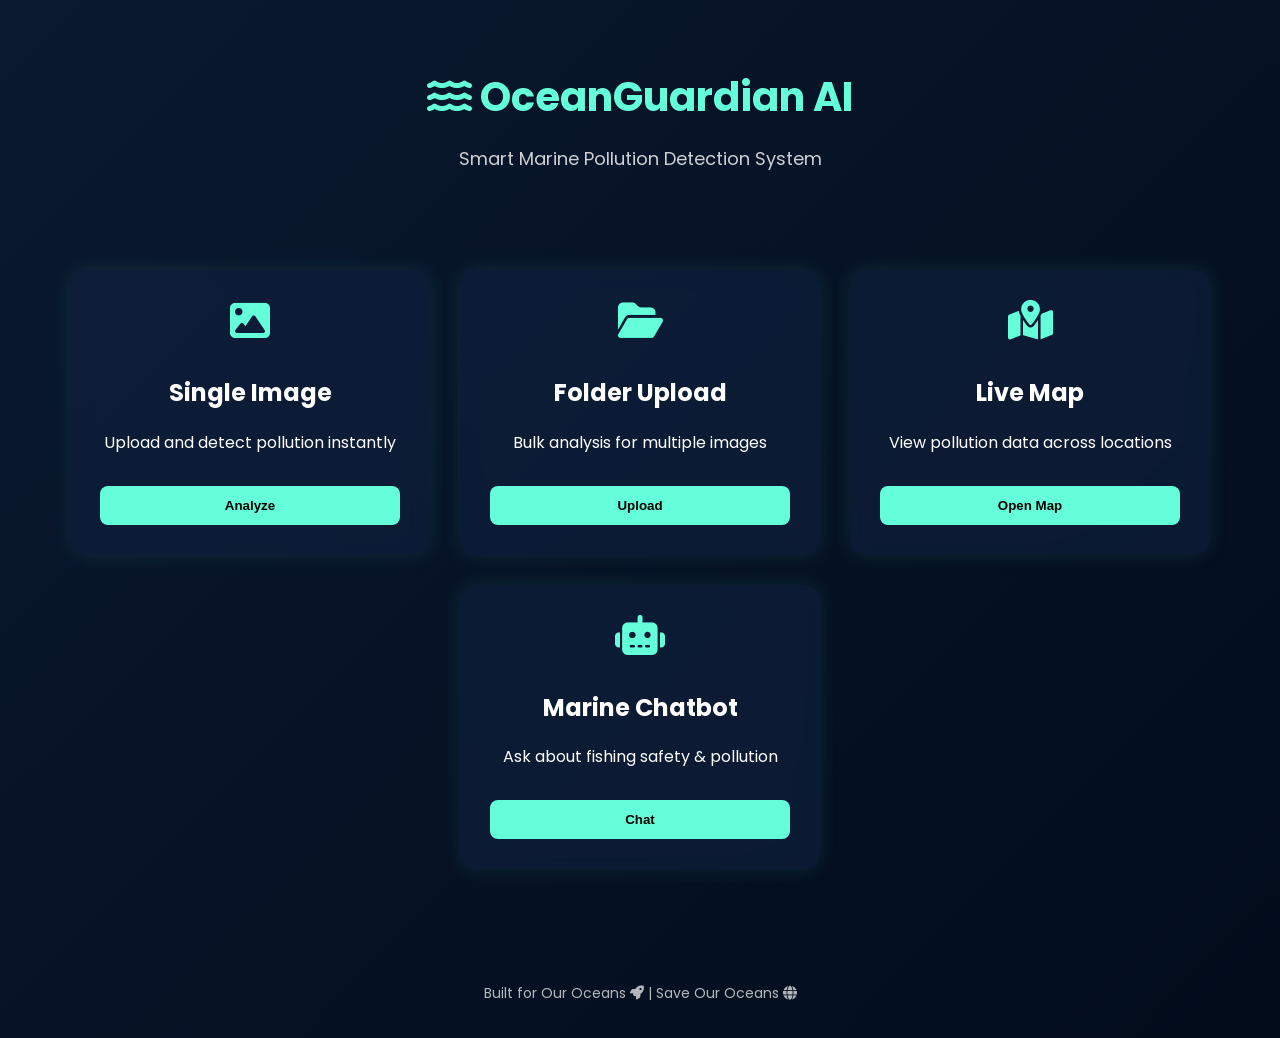
==== frontend/index.html @ 13d2f812 "Final clean project" ====
<!DOCTYPE html>
<html>
<head>
  <meta charset="UTF-8">
  <title>OceanGuardian AI</title>

  <link href="https://fonts.googleapis.com/css2?family=Poppins:wght@300;500;700&display=swap" rel="stylesheet">
  <link rel="stylesheet" href="style.css">

  <!-- Icons -->
 <link rel="stylesheet" href="https://cdnjs.cloudflare.com/ajax/libs/font-awesome/6.5.0/css/all.min.css">
</head>

<body>

<div class="hero">
  <h1><i class="fas fa-water"></i> OceanGuardian AI</h1>
  <p>Smart Marine Pollution Detection System</p>
</div>

<div class="container">

  <div class="card">
    <i class="fas fa-image icon"></i>
    <h2>Single Image</h2>
    <p>Upload and detect pollution instantly</p>
    <a href="single.html"><button>Analyze</button></a>
  </div>

  <div class="card">
    <i class="fas fa-folder-open icon"></i>
    <h2>Folder Upload</h2>
    <p>Bulk analysis for multiple images</p>
    <a href="folder.html"><button>Upload</button></a>
  </div>

  <div class="card">
  <i class="fas fa-map-location-dot icon"></i>
  <h2>Live Map</h2>
  <p>View pollution data across locations</p>
  <a href="map.html"><button>Open Map</button></a>
</div>

<div class="card">
  <i class="fas fa-robot icon"></i>
  <h2>Marine Chatbot</h2>
  <p>Ask about fishing safety & pollution</p>
  <a href="chat.html"><button>Chat</button></a>
</div>

</div>

<footer>
  <p>
  Built for Our Oceans <i class="fas fa-rocket"></i> |
  Save Our Oceans <i class="fas fa-globe"></i>
</p>
</footer>

</body>
</html>
---- frontend/style.css ----
body {
    margin: 0;
    font-family: 'Poppins', sans-serif;
    background: linear-gradient(135deg, #0a192f, #020c1b);
    color: white;
    text-align: center;
}

/* HERO SECTION */
.hero {
    padding: 40px 20px;
}

.hero h1 {
    font-size: 40px;
    color: #64ffda;
    margin-bottom: 10px;
}

.hero p {
    font-size: 18px;
    opacity: 0.8;
}

/* CONTAINER */
.container {
    display: flex;
    justify-content: center;
    gap: 30px;
    flex-wrap: wrap;
    padding: 40px;
}

/* CARD DESIGN */
.card {
    background: rgba(17, 34, 64, 0.6);
    backdrop-filter: blur(10px);
    padding: 30px;
    width: 300px;
    border-radius: 15px;
    transition: 0.3s;
    box-shadow: 0 0 20px rgba(100, 255, 218, 0.1);
}

.card:hover {
    transform: translateY(-10px) scale(1.03);
    box-shadow: 0 0 30px rgba(100, 255, 218, 0.4);
}

/* ICON */
.icon {
    font-size: 40px;
    color: #64ffda;
    margin-bottom: 15px;
}

/* BUTTON */
button {
    margin-top: 15px;
    padding: 12px 20px;
    background: #64ffda;
    border: none;
    border-radius: 8px;
    font-weight: bold;
    cursor: pointer;
    transition: 0.3s;
}

button:hover {
    background: #52e0c4;
    transform: scale(1.05);
}

/* FOOTER */
footer {
    margin-top: 40px;
    padding: 20px;
    font-size: 14px;
    opacity: 0.7;
}

body {
    margin: 0;
    font-family: 'Poppins', sans-serif, "Apple Color Emoji", "Segoe UI Emoji", "Noto Color Emoji";
    background: linear-gradient(135deg, #0a192f, #020c1b);
    color: white;
    text-align: center;
}


/* SMALL HERO */
.hero.small {
    padding: 20px;
}

/* UPLOAD CONTAINER */
.upload-container {
    display: flex;
    justify-content: center;
    padding: 30px;
}

/* CARD */
.upload-card {
    background: rgba(17, 34, 64, 0.6);
    backdrop-filter: blur(10px);
    padding: 30px;
    width: 400px;
    border-radius: 15px;
    box-shadow: 0 0 20px rgba(100, 255, 218, 0.1);
    text-align: center;
}

/* UPLOAD BOX */
.upload-box {
    display: block;
    border: 2px dashed #64ffda;
    padding: 30px;
    border-radius: 10px;
    cursor: pointer;
    margin: 20px 0;
    transition: 0.3s;
}

.upload-box:hover {
    background: rgba(100, 255, 218, 0.1);
}

.upload-box input {
    display: none;
}

/* PREVIEW IMAGE */
#preview {
    width: 100%;
    margin-top: 15px;
    border-radius: 10px;
    display: none;
}

/* RESULT BOX */
.result-box {
    margin-top: 20px;
    padding: 15px;
    background: rgba(0,0,0,0.3);
    border-radius: 10px;
}

/* BUTTON */
button {
    width: 100%;
}


.loading {
    text-align: center;
    padding: 20px;
    color: #64ffda;
}

.loading i {
    font-size: 30px;
    margin-bottom: 10px;
}

.badge {
    padding: 8px 12px;
    border-radius: 8px;
    font-weight: bold;
    display: inline-block;
    margin-bottom: 10px;
}

.red { background: #e74c3c; }
.orange { background: #f39c12; }
.green { background: #2ecc71; }


#map {
    height: 700px;
    width: 90%;
    margin: 30px auto;
    border-radius: 12px;
    box-shadow: 0 4px 15px rgba(0,0,0,0.2);
}

.image-grid {
    display: grid;
    grid-template-columns: repeat(auto-fill, minmax(180px, 1fr));
    gap: 20px;
    padding: 30px;
    width: 90%;
    margin: auto;
}

/* Image Card */
.image-card {
    background: rgba(17, 34, 64, 0.6);
    backdrop-filter: blur(10px);
    border-radius: 12px;
    padding: 10px;
    text-align: center;
    box-shadow: 0 4px 12px rgba(0,0,0,0.2);
}

/* Image */
.image-card img {
    width: 100%;
    border-radius: 10px;
}

/* Label */
.label {
    margin-top: 8px;
    font-weight: bold;
    padding: 6px;
    border-radius: 6px;
    font-size: 14px;
}

.label.clean {
    background: #2ecc71;
    color: white;
}

.label.polluted {
    background: #e74c3c;
    color: white;
}

.filter-container {
    display: flex;
    gap: 25px;
    text-align: center;
    margin: 20px;
}

.filter-container button {
    
    margin: 5px;
    padding: 10px 15px;
}
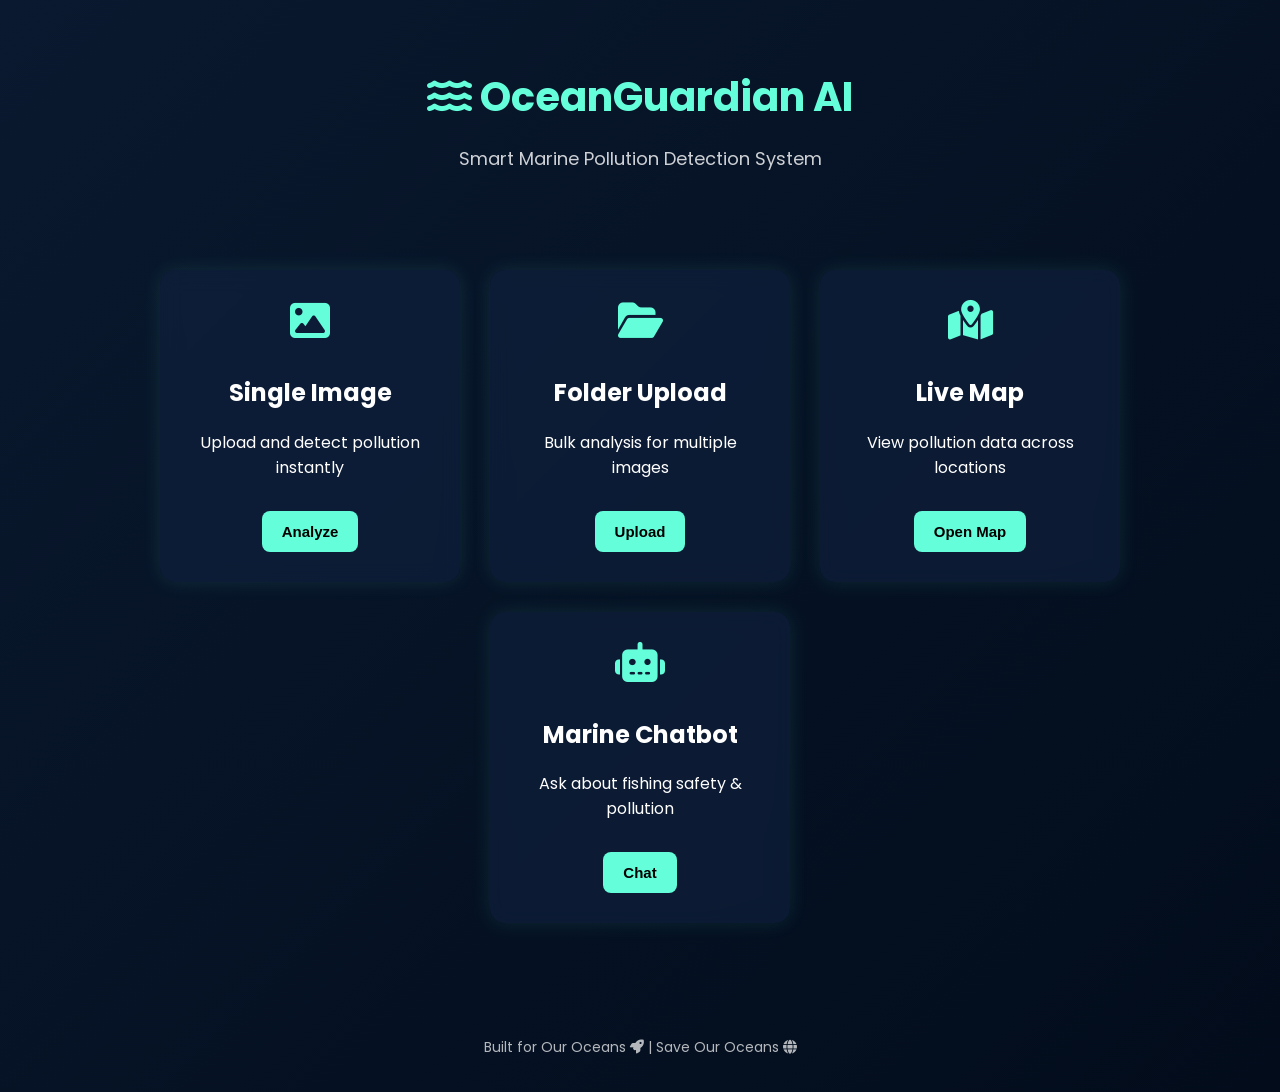
==== commit bdfef632: "feat: mobile responsive UI with back buttons on all pages" ====
--- a/frontend/index.html
+++ b/frontend/index.html
@@ -2,6 +2,7 @@
 <html>
 <head>
   <meta charset="UTF-8">
+  <meta name="viewport" content="width=device-width, initial-scale=1.0">
   <title>OceanGuardian AI</title>
 
   <link href="https://fonts.googleapis.com/css2?family=Poppins:wght@300;500;700&display=swap" rel="stylesheet">
--- a/frontend/style.css
+++ b/frontend/style.css
@@ -1,12 +1,17 @@
+/* ===== BASE ===== */
+*, *::before, *::after {
+    box-sizing: border-box;
+}
+
 body {
     margin: 0;
-    font-family: 'Poppins', sans-serif;
+    font-family: 'Poppins', sans-serif, "Apple Color Emoji", "Segoe UI Emoji", "Noto Color Emoji";
     background: linear-gradient(135deg, #0a192f, #020c1b);
     color: white;
     text-align: center;
 }
 
-/* HERO SECTION */
+/* ===== HERO SECTION ===== */
 .hero {
     padding: 40px 20px;
 }
@@ -22,16 +27,21 @@
     opacity: 0.8;
 }
 
-/* CONTAINER */
+/* SMALL HERO */
+.hero.small {
+    padding: 20px;
+}
+
+/* ===== CONTAINER (index cards) ===== */
 .container {
     display: flex;
     justify-content: center;
     gap: 30px;
     flex-wrap: wrap;
-    padding: 40px;
-}
-
-/* CARD DESIGN */
+    padding: 40px 20px;
+}
+
+/* ===== CARD DESIGN ===== */
 .card {
     background: rgba(17, 34, 64, 0.6);
     backdrop-filter: blur(10px);
@@ -47,14 +57,14 @@
     box-shadow: 0 0 30px rgba(100, 255, 218, 0.4);
 }
 
-/* ICON */
+/* ===== ICON ===== */
 .icon {
     font-size: 40px;
     color: #64ffda;
     margin-bottom: 15px;
 }
 
-/* BUTTON */
+/* ===== BUTTON ===== */
 button {
     margin-top: 15px;
     padding: 12px 20px;
@@ -64,6 +74,8 @@
     font-weight: bold;
     cursor: pointer;
     transition: 0.3s;
+    font-size: 15px;
+    touch-action: manipulation;
 }
 
 button:hover {
@@ -71,7 +83,7 @@
     transform: scale(1.05);
 }
 
-/* FOOTER */
+/* ===== FOOTER ===== */
 footer {
     margin-top: 40px;
     padding: 20px;
@@ -79,39 +91,26 @@
     opacity: 0.7;
 }
 
-body {
-    margin: 0;
-    font-family: 'Poppins', sans-serif, "Apple Color Emoji", "Segoe UI Emoji", "Noto Color Emoji";
-    background: linear-gradient(135deg, #0a192f, #020c1b);
-    color: white;
-    text-align: center;
-}
-
-
-/* SMALL HERO */
-.hero.small {
-    padding: 20px;
-}
-
-/* UPLOAD CONTAINER */
+/* ===== UPLOAD CONTAINER ===== */
 .upload-container {
     display: flex;
     justify-content: center;
-    padding: 30px;
-}
-
-/* CARD */
+    padding: 30px 16px;
+}
+
+/* ===== UPLOAD CARD ===== */
 .upload-card {
     background: rgba(17, 34, 64, 0.6);
     backdrop-filter: blur(10px);
     padding: 30px;
-    width: 400px;
+    width: 100%;
+    max-width: 440px;
     border-radius: 15px;
     box-shadow: 0 0 20px rgba(100, 255, 218, 0.1);
     text-align: center;
 }
 
-/* UPLOAD BOX */
+/* ===== UPLOAD BOX ===== */
 .upload-box {
     display: block;
     border: 2px dashed #64ffda;
@@ -130,7 +129,7 @@
     display: none;
 }
 
-/* PREVIEW IMAGE */
+/* ===== PREVIEW IMAGE ===== */
 #preview {
     width: 100%;
     margin-top: 15px;
@@ -138,7 +137,7 @@
     display: none;
 }
 
-/* RESULT BOX */
+/* ===== RESULT BOX ===== */
 .result-box {
     margin-top: 20px;
     padding: 15px;
@@ -146,12 +145,12 @@
     border-radius: 10px;
 }
 
-/* BUTTON */
-button {
+/* ===== UPLOAD CARD BUTTON FULL WIDTH ===== */
+.upload-card button {
     width: 100%;
 }
 
-
+/* ===== LOADING ===== */
 .loading {
     text-align: center;
     padding: 20px;
@@ -163,6 +162,7 @@
     margin-bottom: 10px;
 }
 
+/* ===== BADGES ===== */
 .badge {
     padding: 8px 12px;
     border-radius: 8px;
@@ -171,74 +171,162 @@
     margin-bottom: 10px;
 }
 
-.red { background: #e74c3c; }
+.red    { background: #e74c3c; }
 .orange { background: #f39c12; }
-.green { background: #2ecc71; }
-
-
+.green  { background: #2ecc71; }
+
+/* ===== MAP ===== */
 #map {
-    height: 700px;
+    height: 500px;
     width: 90%;
     margin: 30px auto;
     border-radius: 12px;
     box-shadow: 0 4px 15px rgba(0,0,0,0.2);
 }
 
+/* ===== FILTER BUTTONS ===== */
+.filter-container {
+    display: flex;
+    flex-wrap: wrap;
+    justify-content: center;
+    gap: 10px;
+    padding: 10px 16px;
+    margin: 10px 0;
+}
+
+.filter-container button {
+    margin: 0;
+    padding: 10px 16px;
+    width: auto;
+    font-size: 14px;
+}
+
+/* ===== IMAGE GRID ===== */
 .image-grid {
     display: grid;
-    grid-template-columns: repeat(auto-fill, minmax(180px, 1fr));
-    gap: 20px;
-    padding: 30px;
-    width: 90%;
+    grid-template-columns: repeat(auto-fill, minmax(160px, 1fr));
+    gap: 16px;
+    padding: 16px;
+    width: 95%;
     margin: auto;
 }
 
-/* Image Card */
+/* ===== IMAGE CARD ===== */
 .image-card {
-    background: rgba(17, 34, 64, 0.6);
-    backdrop-filter: blur(10px);
+    background: #0f172a;
     border-radius: 12px;
-    padding: 10px;
+    overflow: hidden;
+    box-shadow: 0 0 10px rgba(0,0,0,0.3);
     text-align: center;
-    box-shadow: 0 4px 12px rgba(0,0,0,0.2);
-}
-
-/* Image */
+}
+
 .image-card img {
     width: 100%;
-    border-radius: 10px;
-}
-
-/* Label */
+    height: 160px;
+    object-fit: cover;
+}
+
+/* ===== LABEL ===== */
 .label {
     margin-top: 8px;
     font-weight: bold;
     padding: 6px;
     border-radius: 6px;
-    font-size: 14px;
-}
-
-.label.clean {
-    background: #2ecc71;
-    color: white;
-}
-
-.label.polluted {
-    background: #e74c3c;
-    color: white;
-}
-
-.filter-container {
-    display: flex;
-    gap: 25px;
-    text-align: center;
-    margin: 20px;
-}
-
-.filter-container button {
-    
-    margin: 5px;
-    padding: 10px 15px;
-}
-
-
+    font-size: 13px;
+}
+
+.label.clean    { background: #2ecc71; color: white; }
+.label.polluted { background: #e74c3c; color: white; }
+
+/* ===== ANALYSIS BOX ===== */
+.analysis-box {
+    padding: 12px;
+    font-size: 13px;
+    color: #e2e8f0;
+}
+
+.analysis-box h4 {
+    margin-bottom: 6px;
+    color: #38bdf8;
+}
+
+/* ============================================================
+   MOBILE RESPONSIVE — max-width: 600px
+   ============================================================ */
+@media (max-width: 600px) {
+
+    /* Hero */
+    .hero h1 { font-size: 26px; }
+    .hero p  { font-size: 15px; }
+
+    /* Index cards — stack full width */
+    .container {
+        flex-direction: column;
+        align-items: center;
+        gap: 18px;
+        padding: 20px 16px;
+    }
+
+    .card {
+        width: 100%;
+        max-width: 360px;
+        padding: 22px 18px;
+    }
+
+    /* Upload card */
+    .upload-container { padding: 16px 12px; }
+    .upload-card      { padding: 20px 16px; }
+    .upload-box       { padding: 20px; }
+
+    /* Map */
+    #map {
+        height: 320px;
+        width: 95%;
+        margin: 16px auto;
+    }
+
+    /* Filter buttons */
+    .filter-container {
+        gap: 8px;
+        padding: 8px 12px;
+    }
+
+    .filter-container button {
+        padding: 9px 12px;
+        font-size: 13px;
+    }
+
+    /* Image grid — 2 columns on phone */
+    .image-grid {
+        grid-template-columns: repeat(2, 1fr);
+        gap: 10px;
+        padding: 10px;
+        width: 100%;
+    }
+
+    .image-card img { height: 120px; }
+
+    /* Buttons */
+    button { font-size: 14px; padding: 11px 16px; }
+}
+
+/* ============================================================
+   TABLET — max-width: 900px
+   ============================================================ */
+@media (max-width: 900px) {
+
+    .hero h1 { font-size: 32px; }
+
+    .container {
+        gap: 20px;
+        padding: 30px 16px;
+    }
+
+    .card { width: calc(50% - 20px); max-width: 320px; }
+
+    #map { height: 420px; }
+
+    .image-grid {
+        grid-template-columns: repeat(auto-fill, minmax(140px, 1fr));
+    }
+}
